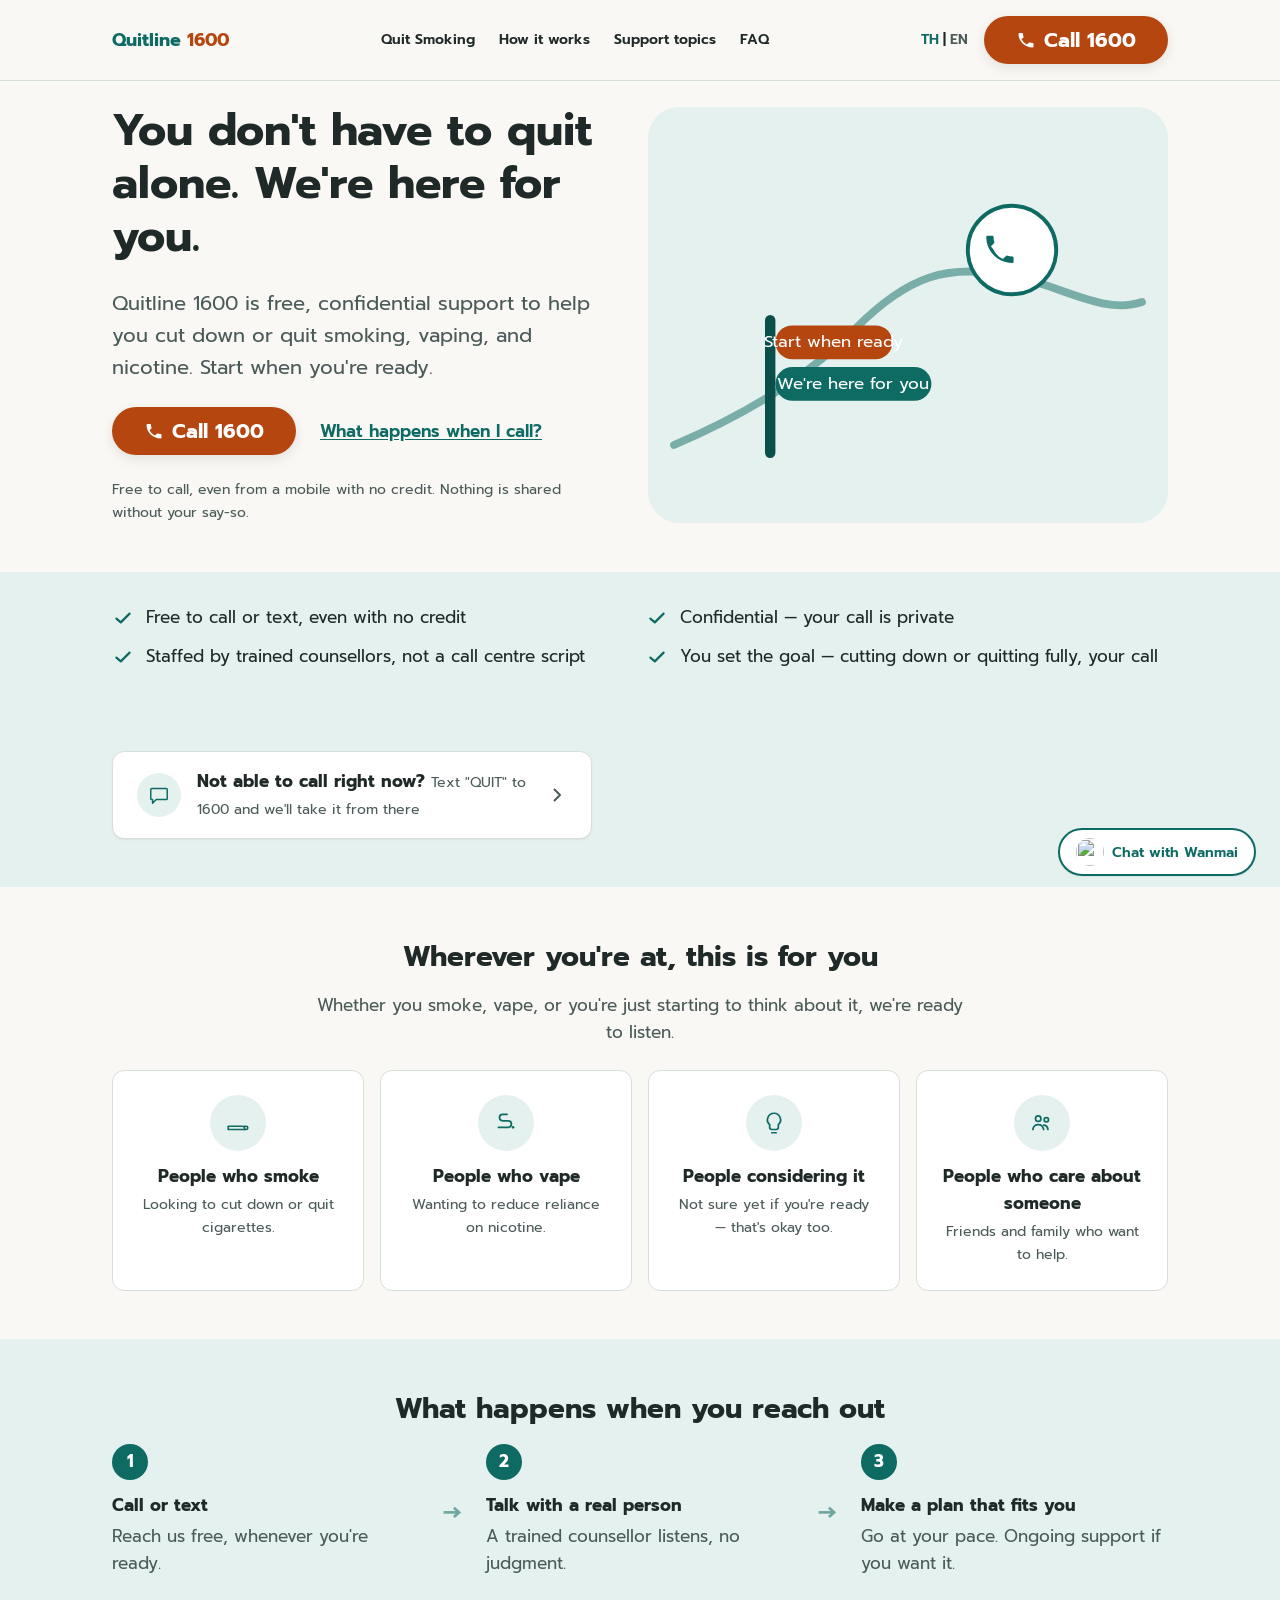
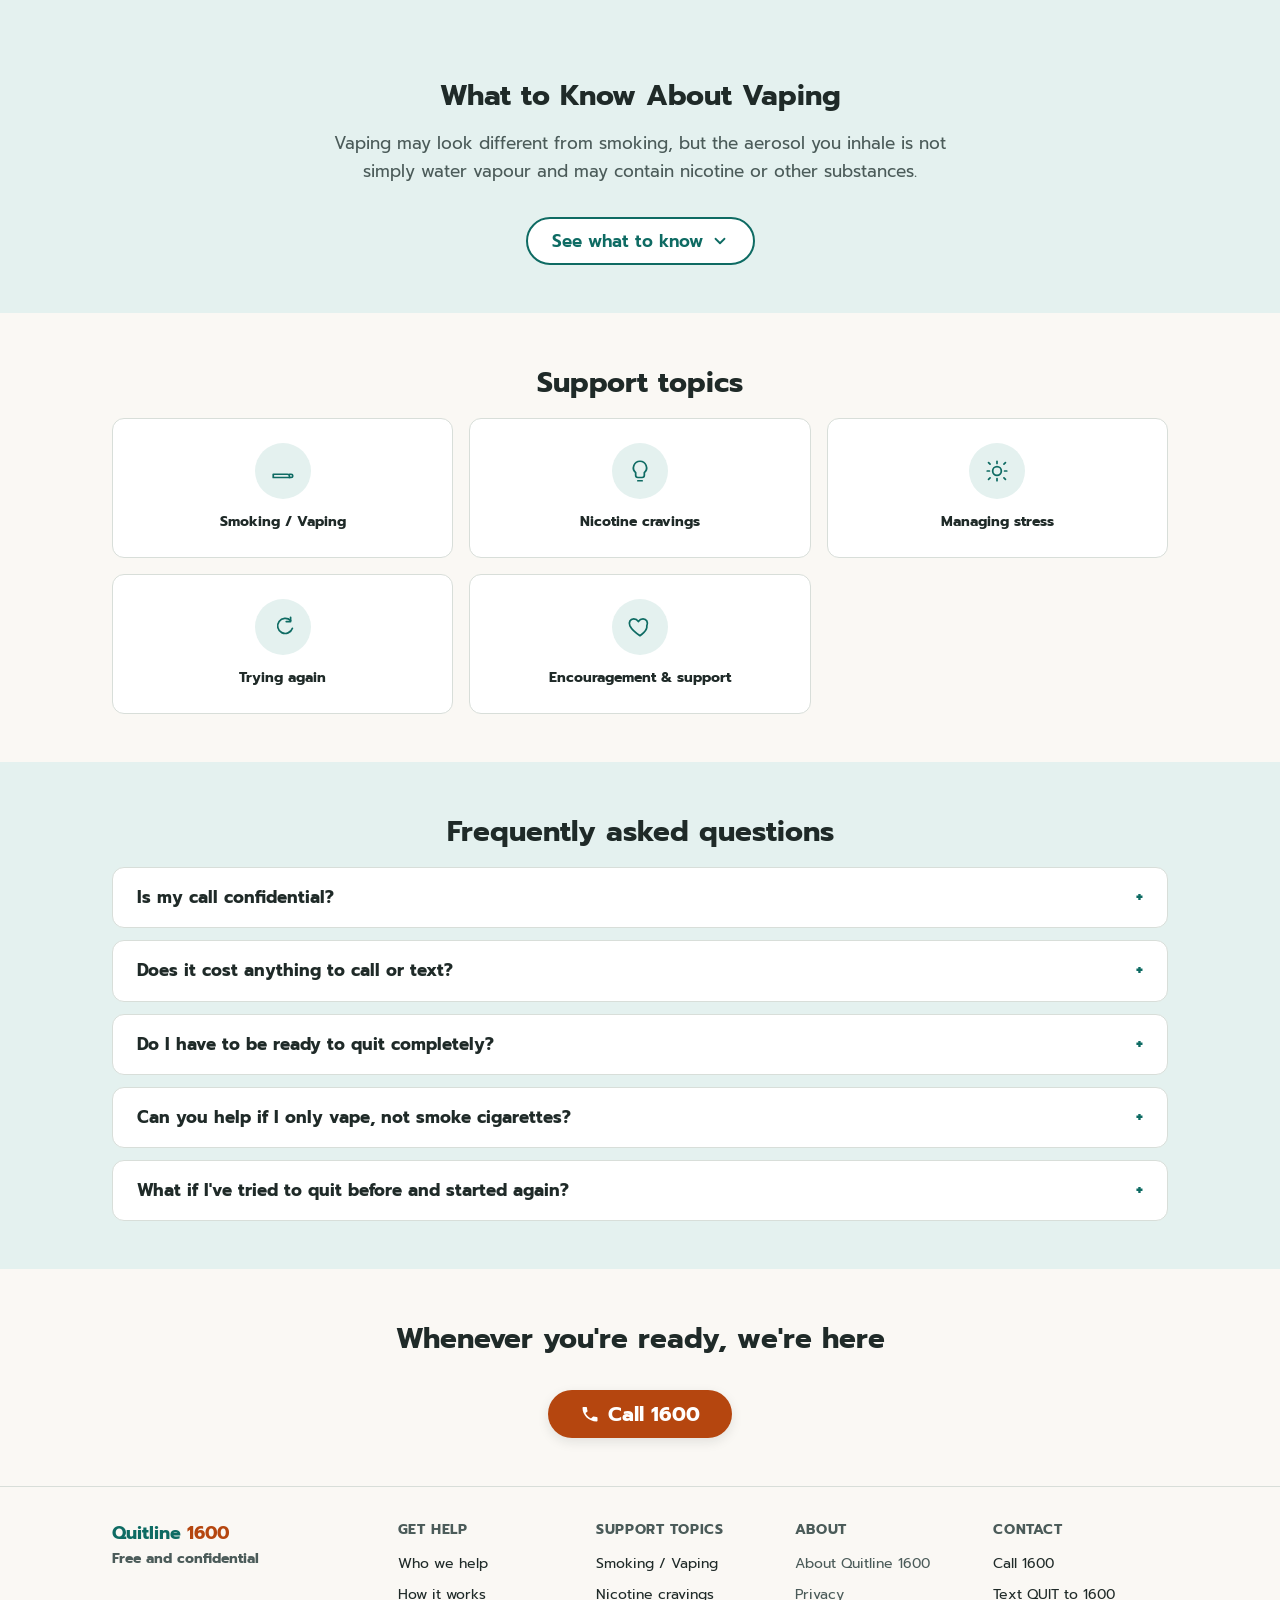
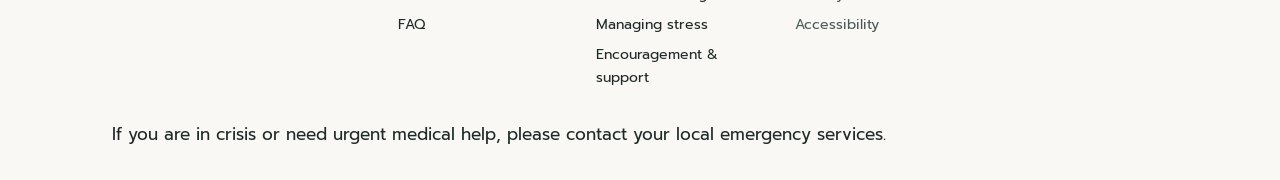
==== en.html @ db740181 "Add files via upload" ====
<!DOCTYPE html>
<html lang="en">
  <head>
    <meta charset="UTF-8" />
    <meta name="viewport" content="width=device-width, initial-scale=1.0" />
    <title>Quitline 1600 — Free, confidential support to quit smoking or vaping</title>
    <meta
      name="description"
      content="Quitline 1600 is a free, confidential phone and text service that helps you quit smoking or vaping, at your own pace. Call or text anytime, no matter where you're at."
    />
    <link rel="preconnect" href="https://fonts.googleapis.com" />
    <link rel="preconnect" href="https://fonts.gstatic.com" crossorigin />
    <link
      href="https://fonts.googleapis.com/css2?family=Prompt:wght@400;500;600;700&display=swap"
      rel="stylesheet"
    />
    <link rel="stylesheet" href="./style.css" />
  </head>
  <body>
    <a class="skip-link" href="#main">Skip to main content</a>

    <!-- Header: wordmark + on-page nav + language toggle + compact Call CTA -->
    <header class="site-header">
      <div class="wrap site-header__inner">
        <p class="wordmark">Quitline <span>1600</span></p>

        <nav class="site-nav" aria-label="Primary">
          <ul class="site-nav__list">
            <li><a href="#who-we-help">Quit Smoking</a></li>
            <li><a href="#how-it-works">How it works</a></li>
            <li><a href="#support-topics">Support topics</a></li>
            <li><a href="#faq">FAQ</a></li>
          </ul>
        </nav>

        <div class="header-actions">
          <p class="lang-toggle">
            <a href="./index.html" hreflang="th">TH</a>
            <span aria-hidden="true">|</span>
            <span class="lang-toggle__current" aria-current="true">EN</span>
          </p>

          <a class="btn btn-primary btn-primary--compact" href="tel:1600">
            <svg class="btn-icon" viewBox="0 0 24 24" aria-hidden="true" focusable="false">
              <path
                d="M6.6 10.8c1.4 2.8 3.8 5.2 6.6 6.6l2.2-2.2c.3-.3.7-.4 1-.2 1.1.4 2.3.6 3.6.6.6 0 1 .4 1 1V20c0 .6-.4 1-1 1C10.4 21 3 13.6 3 4.6c0-.6.4-1 1-1h3.4c.6 0 1 .4 1 1 0 1.3.2 2.5.6 3.6.1.4 0 .8-.2 1L6.6 10.8Z"
              />
            </svg>
            <span>Call 1600</span>
          </a>
        </div>
      </div>
    </header>

    <main id="main">
      <!-- Hero: must answer "what is this / who's it for / what do I do next" without scrolling -->
      <section class="hero">
        <div class="wrap hero__grid">
          <div class="hero__inner">
            <h1 class="hero__title">You don't have to quit alone. We're here for you.</h1>
            <p class="hero__lead">
              Quitline 1600 is free, confidential support to help you cut down or quit
              smoking, vaping, and nicotine. Start when you're ready.
            </p>

            <div class="hero__actions">
              <a class="btn btn-primary" href="tel:1600">
                <svg class="btn-icon" viewBox="0 0 24 24" aria-hidden="true" focusable="false">
                  <path
                    d="M6.6 10.8c1.4 2.8 3.8 5.2 6.6 6.6l2.2-2.2c.3-.3.7-.4 1-.2 1.1.4 2.3.6 3.6.6.6 0 1 .4 1 1V20c0 .6-.4 1-1 1C10.4 21 3 13.6 3 4.6c0-.6.4-1 1-1h3.4c.6 0 1 .4 1 1 0 1.3.2 2.5.6 3.6.1.4 0 .8-.2 1L6.6 10.8Z"
                  />
                </svg>
                <span>Call 1600</span>
              </a>
              <a class="hero__secondary-link" href="#how-it-works">What happens when I call?</a>
            </div>

            <p class="hero__reassurance">
              Free to call, even from a mobile with no credit. Nothing is shared without
              your say-so.
            </p>
          </div>

          <!-- Decorative illustration, mirrors the signpost/path graphic in ux/Wireframe.TH.png -->
          <div class="hero__art" aria-hidden="true">
            <svg viewBox="0 0 400 320" fill="none" xmlns="http://www.w3.org/2000/svg">
              <rect width="400" height="320" rx="24" fill="#E4F1EF" />
              <path
                d="M20 260C90 230 130 200 160 170C200 130 230 120 280 130C320 138 350 160 380 150"
                stroke="#0E6B63"
                stroke-width="6"
                stroke-linecap="round"
                fill="none"
                opacity="0.5"
              />
              <circle cx="280" cy="110" r="34" fill="#FFFFFF" stroke="#0E6B63" stroke-width="3" />
              <path
                d="M266 110c1.5 3 4 5.5 7 7l2.4-2.4c.3-.3.7-.4 1-.2 1.2.4 2.4.6 3.8.6.6 0 1 .4 1 1V119c0 .6-.4 1-1 1-11 0-20-9-20-20 0-.6.4-1 1-1h3.6c.6 0 1 .4 1 1 0 1.4.2 2.6.6 3.8.1.4 0 .8-.2 1l-2.4 2.4Z"
                fill="#0E6B63"
              />
              <rect x="90" y="160" width="8" height="110" rx="4" fill="#0A4F49" />
              <rect x="98" y="168" width="90" height="26" rx="13" fill="#B5460F" />
              <text x="143" y="185" font-size="13" fill="#FFFFFF" text-anchor="middle" font-family="Prompt, sans-serif">Start when ready</text>
              <rect x="98" y="200" width="120" height="26" rx="13" fill="#0E6B63" />
              <text x="158" y="217" font-size="13" fill="#FFFFFF" text-anchor="middle" font-family="Prompt, sans-serif">We're here for you</text>
            </svg>
          </div>
        </div>
      </section>

      <!-- Trust strip: only verified claims, placed immediately after hero -->
      <section class="trust-strip" aria-label="Good to know">
        <div class="wrap">
          <ul class="trust-list">
            <li class="trust-item">
              <svg class="trust-icon" viewBox="0 0 20 20" aria-hidden="true" focusable="false">
                <path d="M4 10.5 8 14l8-8" fill="none" stroke="currentColor" stroke-width="2" stroke-linecap="round" stroke-linejoin="round"/>
              </svg>
              <span>Free to call or text, even with no credit</span>
            </li>
            <li class="trust-item">
              <svg class="trust-icon" viewBox="0 0 20 20" aria-hidden="true" focusable="false">
                <path d="M4 10.5 8 14l8-8" fill="none" stroke="currentColor" stroke-width="2" stroke-linecap="round" stroke-linejoin="round"/>
              </svg>
              <span>Confidential — your call is private</span>
            </li>
            <li class="trust-item">
              <svg class="trust-icon" viewBox="0 0 20 20" aria-hidden="true" focusable="false">
                <path d="M4 10.5 8 14l8-8" fill="none" stroke="currentColor" stroke-width="2" stroke-linecap="round" stroke-linejoin="round"/>
              </svg>
              <span>Staffed by trained counsellors, not a call centre script</span>
            </li>
            <li class="trust-item">
              <svg class="trust-icon" viewBox="0 0 20 20" aria-hidden="true" focusable="false">
                <path d="M4 10.5 8 14l8-8" fill="none" stroke="currentColor" stroke-width="2" stroke-linecap="round" stroke-linejoin="round"/>
              </svg>
              <span>You set the goal — cutting down or quitting fully, your call</span>
            </li>
          </ul>
        </div>
      </section>

      <!-- Secondary action: text option for privacy-sensitive moments -->
      <section class="section section--tint">
        <div class="wrap">
          <a class="chat-cta" href="sms:1600?&body=QUIT">
            <span class="chat-cta__icon">
              <svg viewBox="0 0 24 24" aria-hidden="true" focusable="false">
                <path
                  d="M4 5h16a1 1 0 0 1 1 1v10a1 1 0 0 1-1 1H9l-4 4v-4H4a1 1 0 0 1-1-1V6a1 1 0 0 1 1-1Z"
                  fill="none" stroke="currentColor" stroke-width="1.6" stroke-linejoin="round"
                />
              </svg>
            </span>
            <span class="chat-cta__body">
              <span class="chat-cta__title">Not able to call right now?</span>
              <span class="chat-cta__subtitle">Text "QUIT" to 1600 and we'll take it from there</span>
            </span>
            <svg class="chat-cta__chevron" viewBox="0 0 20 20" aria-hidden="true" focusable="false">
              <path d="M7.5 4.5 13 10l-5.5 5.5" fill="none" stroke="currentColor" stroke-width="2" stroke-linecap="round" stroke-linejoin="round"/>
            </svg>
          </a>
        </div>
      </section>

      <!-- Who we help: inclusive framing, no readiness gate -->
      <section class="section" id="who-we-help" aria-labelledby="who-we-help-heading">
        <div class="wrap">
          <h2 id="who-we-help-heading" class="section__title section__title--center">Wherever you're at, this is for you</h2>
          <p class="section__lead section__lead--center">
            Whether you smoke, vape, or you're just starting to think about it, we're
            ready to listen.
          </p>
          <ul class="who-grid">
            <li class="who-card">
              <span class="icon-badge">
                <svg viewBox="0 0 24 24" aria-hidden="true" focusable="false">
                  <path d="M3 15h13a2 2 0 0 1 2 2v1H3v-3Z" fill="none" stroke="currentColor" stroke-width="1.6" stroke-linejoin="round"/>
                  <path d="M18 15h1.5a1.5 1.5 0 0 1 0 3H18" fill="none" stroke="currentColor" stroke-width="1.6" stroke-linecap="round"/>
                </svg>
              </span>
              <h3 class="who-card__title">People who smoke</h3>
              <p class="who-card__text">Looking to cut down or quit cigarettes.</p>
            </li>
            <li class="who-card">
              <span class="icon-badge">
                <svg viewBox="0 0 24 24" aria-hidden="true" focusable="false">
                  <path d="M5 16h9a3 3 0 0 0 0-6H9a3 3 0 0 1 0-6h4" fill="none" stroke="currentColor" stroke-width="1.6" stroke-linecap="round" stroke-linejoin="round"/>
                  <circle cx="18.5" cy="16" r="1.2" fill="currentColor"/>
                </svg>
              </span>
              <h3 class="who-card__title">People who vape</h3>
              <p class="who-card__text">Wanting to reduce reliance on nicotine.</p>
            </li>
            <li class="who-card">
              <span class="icon-badge">
                <svg viewBox="0 0 24 24" aria-hidden="true" focusable="false">
                  <path d="M12 3a6 6 0 0 0-4 10.5V16a2 2 0 0 0 2 2h4a2 2 0 0 0 2-2v-2.5A6 6 0 0 0 12 3Z" fill="none" stroke="currentColor" stroke-width="1.6" stroke-linejoin="round"/>
                  <path d="M10 21h4" stroke="currentColor" stroke-width="1.6" stroke-linecap="round"/>
                </svg>
              </span>
              <h3 class="who-card__title">People considering it</h3>
              <p class="who-card__text">Not sure yet if you're ready — that's okay too.</p>
            </li>
            <li class="who-card">
              <span class="icon-badge">
                <svg viewBox="0 0 24 24" aria-hidden="true" focusable="false">
                  <circle cx="8.5" cy="8" r="2.5" fill="none" stroke="currentColor" stroke-width="1.6"/>
                  <circle cx="16" cy="9" r="2" fill="none" stroke="currentColor" stroke-width="1.6"/>
                  <path d="M3.5 18c.5-2.8 2.5-4.5 5-4.5s4.5 1.7 5 4.5" fill="none" stroke="currentColor" stroke-width="1.6" stroke-linecap="round"/>
                  <path d="M13.5 14c2 0 3.6 1.5 4 4" fill="none" stroke="currentColor" stroke-width="1.6" stroke-linecap="round"/>
                </svg>
              </span>
              <h3 class="who-card__title">People who care about someone</h3>
              <p class="who-card__text">Friends and family who want to help.</p>
            </li>
          </ul>
        </div>
      </section>

      <!-- How it works: demystify the call before asking again -->
      <section class="section section--tint" id="how-it-works" aria-labelledby="how-it-works-heading">
        <div class="wrap">
          <h2 id="how-it-works-heading" class="section__title section__title--center">What happens when you reach out</h2>
          <ol class="steps">
            <li class="step">
              <span class="step__number" aria-hidden="true">1</span>
              <h3 class="step__title">Call or text</h3>
              <p class="step__text">Reach us free, whenever you're ready.</p>
            </li>
            <li class="step-arrow" aria-hidden="true">&rarr;</li>
            <li class="step">
              <span class="step__number" aria-hidden="true">2</span>
              <h3 class="step__title">Talk with a real person</h3>
              <p class="step__text">A trained counsellor listens, no judgment.</p>
            </li>
            <li class="step-arrow" aria-hidden="true">&rarr;</li>
            <li class="step">
              <span class="step__number" aria-hidden="true">3</span>
              <h3 class="step__title">Make a plan that fits you</h3>
              <p class="step__text">Go at your pace. Ongoing support if you want it.</p>
            </li>
          </ol>
        </div>
      </section>

      <!-- Featured Vaping Education: renders exactly once, approved copy only.
           Mirrors src/index.html #vaping-education (kept in sync per CLAUDE.md). -->
      <section class="section section--tint" id="vaping-education" aria-labelledby="vaping-education-heading">
        <div class="wrap">
          <h2 id="vaping-education-heading" class="section__title section__title--center">What to Know About Vaping</h2>
          <p class="section__lead section__lead--center">
            Vaping may look different from smoking, but the aerosol you inhale is not
            simply water vapour and may contain nicotine or other substances.
          </p>

          <button
            class="vaping-edu__toggle"
            type="button"
            aria-expanded="false"
            aria-controls="vaping-education-content"
            data-label-collapsed="See what to know"
            data-label-expanded="Hide information"
          >
            <span class="vaping-edu__toggle-label">See what to know</span>
            <svg class="vaping-edu__toggle-icon" aria-hidden="true" viewBox="0 0 20 20" focusable="false">
              <path d="M5 7.5 10 12.5 15 7.5" fill="none" stroke="currentColor" stroke-width="2" stroke-linecap="round" stroke-linejoin="round"/>
            </svg>
          </button>

          <div class="vaping-edu__collapsible" id="vaping-education-content" hidden>
            <ul class="vaping-edu__points">
              <li class="vaping-edu__point">
                <span class="vaping-edu__number" aria-hidden="true">01</span>
                <div class="vaping-edu__content">
                  <h3 class="vaping-edu__point-title">Why You Want to Vape Again</h3>
                  <p class="vaping-edu__point-text">Nicotine creates dependence and can make you feel like using again more often.</p>
                </div>
              </li>
              <li class="vaping-edu__point vaping-edu__point--emphasis">
                <span class="vaping-edu__number" aria-hidden="true">02</span>
                <div class="vaping-edu__content">
                  <h3 class="vaping-edu__point-title">Using More Often Than You Notice</h3>
                  <p class="vaping-edu__point-text">Vapes can be easy to reach for again and again, making it hard to notice how much you're using.</p>
                </div>
              </li>
              <li class="vaping-edu__point">
                <span class="vaping-edu__number" aria-hidden="true">03</span>
                <div class="vaping-edu__content">
                  <h3 class="vaping-edu__point-title">More Than Water Vapour</h3>
                  <p class="vaping-edu__point-text">The aerosol may contain nicotine, chemicals, or fine particles.</p>
                </div>
              </li>
              <li class="vaping-edu__point">
                <span class="vaping-edu__number" aria-hidden="true">04</span>
                <div class="vaping-edu__content">
                  <h3 class="vaping-edu__point-title">Long-term Effects</h3>
                  <p class="vaping-edu__point-text">Long-term effects are still being studied, but that doesn't mean vaping is safe.</p>
                </div>
              </li>
            </ul>

            <div class="vaping-edu__actions">
              <!-- /resources/vaping-and-nicotine is not yet built; link kept per
                   content-requirements.md §10 and wireframe-plan.md §21. -->
              <a class="btn btn-secondary" href="/resources/vaping-and-nicotine">Learn about vaping and nicotine</a>
              <p class="vaping-edu__next">
                Want to start cutting down but not ready to call?
                <a href="sms:1600?&body=QUIT">Chat with us &rarr;</a>
              </p>
            </div>
          </div>
        </div>
      </section>

      <!-- Support topics: practical entry points for users not yet ready to call -->
      <section class="section" id="support-topics" aria-labelledby="support-topics-heading">
        <div class="wrap">
          <h2 id="support-topics-heading" class="section__title section__title--center">Support topics</h2>
          <ul class="topic-grid">
            <li class="topic-card">
              <span class="icon-badge">
                <svg viewBox="0 0 24 24" aria-hidden="true" focusable="false">
                  <path d="M3 15h13a2 2 0 0 1 2 2v1H3v-3Z" fill="none" stroke="currentColor" stroke-width="1.6" stroke-linejoin="round"/>
                  <path d="M18 15h1.5a1.5 1.5 0 0 1 0 3H18" fill="none" stroke="currentColor" stroke-width="1.6" stroke-linecap="round"/>
                </svg>
              </span>
              <h3 class="topic-card__title">Smoking / Vaping</h3>
            </li>
            <li class="topic-card">
              <span class="icon-badge">
                <svg viewBox="0 0 24 24" aria-hidden="true" focusable="false">
                  <path d="M12 3a6 6 0 0 0-4 10.5V16a2 2 0 0 0 2 2h4a2 2 0 0 0 2-2v-2.5A6 6 0 0 0 12 3Z" fill="none" stroke="currentColor" stroke-width="1.6" stroke-linejoin="round"/>
                  <path d="M10 21h4" stroke="currentColor" stroke-width="1.6" stroke-linecap="round"/>
                </svg>
              </span>
              <h3 class="topic-card__title">Nicotine cravings</h3>
            </li>
            <li class="topic-card">
              <span class="icon-badge">
                <svg viewBox="0 0 24 24" aria-hidden="true" focusable="false">
                  <circle cx="12" cy="12" r="4" fill="none" stroke="currentColor" stroke-width="1.6"/>
                  <path d="M12 3v2M12 19v2M4.2 4.2l1.4 1.4M18.4 18.4l1.4 1.4M3 12h2M19 12h2M4.2 19.8l1.4-1.4M18.4 5.6l1.4-1.4" stroke="currentColor" stroke-width="1.6" stroke-linecap="round"/>
                </svg>
              </span>
              <h3 class="topic-card__title">Managing stress</h3>
            </li>
            <li class="topic-card">
              <span class="icon-badge">
                <svg viewBox="0 0 24 24" aria-hidden="true" focusable="false">
                  <path d="M19 6a7 7 0 1 0 1.7 7.2" fill="none" stroke="currentColor" stroke-width="1.6" stroke-linecap="round"/>
                  <path d="M19 3v4h-4" fill="none" stroke="currentColor" stroke-width="1.6" stroke-linecap="round" stroke-linejoin="round"/>
                </svg>
              </span>
              <h3 class="topic-card__title">Trying again</h3>
            </li>
            <li class="topic-card">
              <span class="icon-badge">
                <svg viewBox="0 0 24 24" aria-hidden="true" focusable="false">
                  <path d="M12 20s-7-4.4-9.3-9C1.2 7.6 3 4.5 6.2 4.5c1.9 0 3.3 1 4.3 2.5 1-1.5 2.4-2.5 4.3-2.5 3.2 0 5 3.1 3.5 6.5C19 15.6 12 20 12 20Z" fill="none" stroke="currentColor" stroke-width="1.6" stroke-linejoin="round"/>
                </svg>
              </span>
              <h3 class="topic-card__title">Encouragement &amp; support</h3>
            </li>
          </ul>
        </div>
      </section>

      <!-- FAQ: accessible native accordion, no JS required -->
      <section class="section section--tint" id="faq" aria-labelledby="faq-heading">
        <div class="wrap">
          <h2 id="faq-heading" class="section__title section__title--center">Frequently asked questions</h2>
          <div class="faq-list">
            <details class="faq-item">
              <summary class="faq-item__question">Is my call confidential?</summary>
              <p class="faq-item__answer">Yes. What you share stays private. We don't share your information without your say-so.</p>
            </details>
            <details class="faq-item">
              <summary class="faq-item__question">Does it cost anything to call or text?</summary>
              <p class="faq-item__answer">Calling and texting Quitline 1600 is free, even from a mobile with no credit.</p>
            </details>
            <details class="faq-item">
              <summary class="faq-item__question">Do I have to be ready to quit completely?</summary>
              <p class="faq-item__answer">No. You can call to cut down, ask questions, or just find out more — there's no pressure to commit to anything today.</p>
            </details>
            <details class="faq-item">
              <summary class="faq-item__question">Can you help if I only vape, not smoke cigarettes?</summary>
              <p class="faq-item__answer">Yes. Quitline 1600 supports people who vape or use nicotine products, not only cigarette smokers.</p>
            </details>
            <details class="faq-item">
              <summary class="faq-item__question">What if I've tried to quit before and started again?</summary>
              <p class="faq-item__answer">That's a normal part of the process. We'll help you figure out what to try differently this time.</p>
            </details>
          </div>
        </div>
      </section>

      <!-- Repeated primary CTA for scrolled visitors -->
      <section class="section cta-repeat">
        <div class="wrap cta-repeat__inner">
          <h2 class="section__title">Whenever you're ready, we're here</h2>
          <a class="btn btn-primary" href="tel:1600">
            <svg class="btn-icon" viewBox="0 0 24 24" aria-hidden="true" focusable="false">
              <path
                d="M6.6 10.8c1.4 2.8 3.8 5.2 6.6 6.6l2.2-2.2c.3-.3.7-.4 1-.2 1.1.4 2.3.6 3.6.6.6 0 1 .4 1 1V20c0 .6-.4 1-1 1C10.4 21 3 13.6 3 4.6c0-.6.4-1 1-1h3.4c.6 0 1 .4 1 1 0 1.3.2 2.5.6 3.6.1.4 0 .8-.2 1L6.6 10.8Z"
              />
            </svg>
            <span>Call 1600</span>
          </a>
        </div>
      </section>
    </main>

    <!-- Footer: expanded nav columns. Pages not yet built are listed as plain text, not dead links. -->
    <footer class="site-footer">
      <div class="wrap footer-grid">
        <div class="footer-col">
          <p class="wordmark">Quitline <span>1600</span></p>
          <p class="site-footer__number">Free and confidential</p>
        </div>

        <nav class="footer-col" aria-label="Get help">
          <h2 class="footer-col__title">Get help</h2>
          <ul class="footer-col__list">
            <li><a href="#who-we-help">Who we help</a></li>
            <li><a href="#how-it-works">How it works</a></li>
            <li><a href="#faq">FAQ</a></li>
          </ul>
        </nav>

        <nav class="footer-col" aria-label="Support topics">
          <h2 class="footer-col__title">Support topics</h2>
          <ul class="footer-col__list">
            <li><a href="#support-topics">Smoking / Vaping</a></li>
            <li><a href="#support-topics">Nicotine cravings</a></li>
            <li><a href="#support-topics">Managing stress</a></li>
            <li><a href="#support-topics">Encouragement &amp; support</a></li>
          </ul>
        </nav>

        <div class="footer-col">
          <h2 class="footer-col__title">About</h2>
          <ul class="footer-col__list footer-col__list--static">
            <li>About Quitline 1600</li>
            <li>Privacy</li>
            <li>Accessibility</li>
          </ul>
        </div>

        <div class="footer-col">
          <h2 class="footer-col__title">Contact</h2>
          <ul class="footer-col__list">
            <li><a href="tel:1600">Call 1600</a></li>
            <li><a href="sms:1600?&body=QUIT">Text QUIT to 1600</a></li>
          </ul>
        </div>
      </div>

      <div class="wrap">
        <p class="site-footer__legal">
          If you are in crisis or need urgent medical help, please contact your local
          emergency services.
        </p>
      </div>
    </footer>

    <!-- Floating Chat invitation: polite, secondary to the Phone CTA. Non-modal
         disclosure (role="dialog", no aria-modal, no focus trap). Uses the same
         existing Chat destination as every other Chat link on this page. -->
    <div class="floating-chat" data-floating-chat>
      <div
        class="floating-chat__panel"
        id="floating-chat-panel"
        role="dialog"
        aria-labelledby="floating-chat-title"
        aria-describedby="floating-chat-description"
        hidden
      >
        <button
          class="floating-chat__close"
          type="button"
          aria-label="Close chat invitation"
          data-chat-close
        >
          &times;
        </button>

        <div class="floating-chat__header">
          <img
            class="floating-chat__avatar"
            src="../ui/AI chatbot-น้องวันใหม่ logo.png"
            alt=""
            aria-hidden="true"
          />
          <div>
            <p class="floating-chat__eyebrow">AI Chatbot</p>
            <h2 class="floating-chat__title" id="floating-chat-title">Wanmai AI QuitBot</h2>
          </div>
        </div>

        <p class="floating-chat__description" id="floating-chat-description">
          Not ready to call? Start by typing a message, receiving guidance, and exploring
          an approach that works for you, 24 hours a day.
        </p>

        <div class="floating-chat__actions">
          <a
            class="btn btn-secondary floating-chat__start"
            href="sms:1600?&body=QUIT"
            data-chat-start
          >
            Start chat
          </a>
          <button class="floating-chat__later" type="button" data-chat-later>
            Maybe later
          </button>
        </div>
      </div>

      <button
        class="floating-chat__launcher"
        type="button"
        aria-expanded="false"
        aria-controls="floating-chat-panel"
        data-chat-launcher
      >
        <img
          class="floating-chat__launcher-avatar"
          src="../ui/AI chatbot-น้องวันใหม่ logo.png"
          alt=""
          aria-hidden="true"
        />
        <span>Chat with Wanmai</span>
      </button>
    </div>

    <script src="./script.js"></script>
  </body>
</html>
---- style.css ----
/* ============================================================
   Design tokens — see ui/design-system.md, ui/color-guideline.md,
   ui/typography.md
   ============================================================ */
:root {
  /* Color */
  --color-bg: #faf8f4;
  --color-surface: #ffffff;
  --color-text: #1f2a28;
  --color-text-muted: #4b5b59;
  --color-primary: #0e6b63;
  --color-primary-dark: #0a4f49;
  --color-tint: #e4f1ef;
  --color-border: #d8ded9;
  --color-cta: #b5460f;
  --color-cta-hover: #8f380b;
  --color-cta-text: #ffffff;
  --color-focus: #1b6fcb;

  /* Spacing */
  --space-1: 4px;
  --space-2: 8px;
  --space-3: 12px;
  --space-4: 16px;
  --space-5: 24px;
  --space-6: 32px;
  --space-7: 48px;
  --space-8: 64px;

  /* Radius */
  --radius-sm: 8px;
  --radius-md: 12px;
  --radius-lg: 20px;
  --radius-pill: 999px;

  /* Shadow */
  --shadow-sm: 0 1px 2px rgba(15, 30, 28, 0.06);
  --shadow-md: 0 4px 12px rgba(15, 30, 28, 0.1);

  /* Layout */
  --content-max-width: 1120px;
  --content-padding-inline: var(--space-4);

  /* Type — Prompt supports Thai + Latin clearly (ui/typography.md) */
  --font-base: "Prompt", -apple-system, BlinkMacSystemFont, "Segoe UI", Roboto,
    "Helvetica Neue", Arial, sans-serif;
  --text-hero: 1.75rem;
  --text-h2: 1.375rem;
  --text-lead: 1.125rem;
  --text-body: 1rem;
  --text-small: 0.875rem;
  --text-cta: 1.125rem;

  /* Motion */
  --transition-fast: 150ms ease;
  --transition-base: 200ms ease;
}

@media (min-width: 768px) {
  :root {
    --content-padding-inline: var(--space-6);
    --text-h2: 1.625rem;
  }
}

@media (min-width: 1024px) {
  :root {
    --text-hero: 2.75rem;
    --text-h2: 1.75rem;
    --text-lead: 1.25rem;
    --text-body: 1.0625rem;
    --text-cta: 1.25rem;
  }
}

/* ============================================================
   Reset
   ============================================================ */
*,
*::before,
*::after {
  box-sizing: border-box;
}

html {
  -webkit-text-size-adjust: 100%;
}

body {
  margin: 0;
  font-family: var(--font-base);
  font-size: var(--text-body);
  line-height: 1.6;
  color: var(--color-text);
  background: var(--color-bg);
}

h1,
h2,
h3,
p,
ul,
ol {
  margin: 0;
}

ul,
ol {
  padding: 0;
  list-style: none;
}

a {
  color: inherit;
}

img,
svg {
  max-width: 100%;
  display: block;
}

@media (prefers-reduced-motion: reduce) {
  * {
    animation-duration: 0.01ms !important;
    animation-iteration-count: 1 !important;
    transition-duration: 0.01ms !important;
    scroll-behavior: auto !important;
  }
}

/* ============================================================
   Layout helpers
   ============================================================ */
.wrap {
  max-width: var(--content-max-width);
  margin-inline: auto;
  padding-inline: var(--content-padding-inline);
}

.skip-link {
  position: absolute;
  left: -9999px;
  top: 0;
  background: var(--color-primary);
  color: #fff;
  padding: var(--space-3) var(--space-4);
  z-index: 100;
  border-radius: 0 0 var(--radius-sm) 0;
}

.skip-link:focus {
  left: 0;
}

/* Focus visibility — never removed without replacement (ui/component-guideline.md) */
a:focus-visible,
button:focus-visible {
  outline: 3px solid var(--color-focus);
  outline-offset: 2px;
  border-radius: var(--radius-sm);
}

/* ============================================================
   Header
   ============================================================ */
.site-header {
  padding-block: var(--space-4);
  border-bottom: 1px solid var(--color-border);
}

.site-header__inner {
  display: flex;
  align-items: center;
  justify-content: space-between;
  gap: var(--space-4);
}

.wordmark {
  font-weight: 700;
  font-size: 1.125rem;
  color: var(--color-primary);
}

.wordmark span {
  color: var(--color-cta);
}

/* Nav hidden on mobile to keep the header compact (ui/responsive-guideline.md
   "Keep navigation compact" / "Compact header") — every nav destination is also
   reachable by scrolling this single page, so no menu-button fallback is needed. */
.site-nav {
  display: none;
}

.site-nav__list {
  display: flex;
  gap: var(--space-5);
  font-size: var(--text-small);
  font-weight: 600;
}

.site-nav__list a {
  text-decoration: none;
  color: var(--color-text);
}

.site-nav__list a:hover {
  color: var(--color-primary);
}

.btn-primary--compact {
  width: auto;
  min-height: 40px;
  padding-inline: var(--space-4);
  font-size: var(--text-small);
}

.header-actions {
  display: flex;
  align-items: center;
  gap: var(--space-4);
}

/* Language toggle — plain links, no JS (ui/typography.md link rules) */
.lang-toggle {
  display: flex;
  align-items: center;
  gap: var(--space-1);
  font-size: var(--text-small);
  font-weight: 600;
}

.lang-toggle a {
  text-decoration: none;
  color: var(--color-primary);
}

.lang-toggle a:hover {
  text-decoration: underline;
}

.lang-toggle__current {
  color: var(--color-text-muted);
}

@media (min-width: 768px) {
  .site-nav {
    display: block;
  }
}

/* ============================================================
   Hero — must resolve "what is this / who's it for / next step"
   without scrolling on mobile (ux/content-hierarchy.md)
   ============================================================ */
.hero {
  padding-block: var(--space-5) var(--space-7);
}

.hero__grid {
  display: grid;
  grid-template-columns: 1fr;
  align-items: center;
  gap: var(--space-6);
}

.hero__inner {
  display: flex;
  flex-direction: column;
  gap: var(--space-4);
  max-width: 640px;
}

/* Hero image slider — shown below the Hero text on mobile, right-hand column
   on desktop; rectangular, never cropped/stretched, teal/neutral controls
   only (no CTA-orange, per color-guideline.md). */
.hero__art {
  width: 100%;
}

.hero-slider {
  position: relative;
  width: 100%;
}

.hero-slider__track {
  position: relative;
  width: 100%;
  aspect-ratio: 1200 / 960;
  overflow: hidden;
  border-radius: var(--radius-lg);
  background: var(--color-surface);
}

.hero-slider__slide {
  position: absolute;
  inset: 0;
  margin: 0;
  opacity: 0;
  transition: opacity var(--transition-base);
}

.hero-slider__slide.is-active {
  opacity: 1;
}

.hero-slider__slide img {
  display: block;
  width: 100%;
  height: 100%;
  object-fit: contain;
}

.hero-slider__control {
  position: absolute;
  top: 50%;
  transform: translateY(-50%);
  width: 40px;
  height: 40px;
  border-radius: 50%;
  border: none;
  background: rgba(255, 255, 255, 0.9);
  color: var(--color-primary);
  display: flex;
  align-items: center;
  justify-content: center;
  font-size: 1.5rem;
  line-height: 1;
  cursor: pointer;
  box-shadow: var(--shadow-sm);
  transition: background-color var(--transition-fast);
  z-index: 2;
}

.hero-slider__control:hover {
  background: #fff;
}

.hero-slider__control--prev {
  left: var(--space-3);
}

.hero-slider__control--next {
  right: var(--space-3);
}

.hero-slider__status {
  position: absolute;
  width: 1px;
  height: 1px;
  padding: 0;
  margin: -1px;
  overflow: hidden;
  clip: rect(0, 0, 0, 0);
  white-space: nowrap;
  border: 0;
}

.hero-slider__dots {
  display: flex;
  justify-content: center;
  align-items: center;
  gap: var(--space-2);
  margin-top: var(--space-3);
}

.hero-slider__dot {
  width: 10px;
  height: 10px;
  padding: 0;
  border: none;
  border-radius: var(--radius-pill);
  background: var(--color-border);
  cursor: pointer;
  transition: background-color var(--transition-fast), width var(--transition-fast);
}

.hero-slider__dot.is-active {
  width: 24px;
  background: var(--color-primary);
}

@media (min-width: 1024px) {
  .hero__grid {
    grid-template-columns: minmax(0, 1fr) minmax(0, 520px);
    gap: var(--space-7);
  }

  .hero__art {
    max-width: 520px;
    justify-self: end;
  }
}

.hero__title {
  font-size: var(--text-hero);
  font-weight: 700;
  line-height: 1.2;
  color: var(--color-text);
}

.hero__lead {
  font-size: var(--text-lead);
  color: var(--color-text-muted);
  max-width: 46ch;
}

.hero__reassurance {
  font-size: var(--text-small);
  color: var(--color-text-muted);
}

.hero__actions {
  display: flex;
  flex-direction: column;
  align-items: flex-start;
  gap: var(--space-3);
}

.hero__secondary-link {
  color: var(--color-primary);
  font-weight: 600;
  text-decoration: underline;
  text-underline-offset: 2px;
}

@media (min-width: 768px) {
  .hero__actions {
    flex-direction: row;
    align-items: center;
    gap: var(--space-5);
  }
}

@media (min-width: 1024px) {
  .hero__inner {
    gap: var(--space-5);
  }
}

/* ============================================================
   Buttons — ui/component-guideline.md
   ============================================================ */
.btn {
  display: inline-flex;
  align-items: center;
  justify-content: center;
  gap: var(--space-2);
  min-height: 48px;
  padding-inline: var(--space-6);
  border-radius: var(--radius-pill);
  font-size: var(--text-cta);
  font-weight: 700;
  text-decoration: none;
  transition: background-color var(--transition-fast),
    transform var(--transition-fast);
  width: 100%;
}

@media (min-width: 768px) {
  .btn {
    width: auto;
  }
}

.btn:active {
  transform: scale(0.98);
}

.btn-icon {
  width: 20px;
  height: 20px;
  fill: currentColor;
}

.btn-primary {
  background: var(--color-cta);
  color: var(--color-cta-text);
  box-shadow: var(--shadow-md);
}

.btn-primary:hover {
  background: var(--color-cta-hover);
}

.btn-secondary {
  background: var(--color-surface);
  color: var(--color-primary);
  border: 2px solid var(--color-primary);
}

.btn-secondary:hover {
  background: var(--color-tint);
}

/* ============================================================
   Sections
   ============================================================ */
.section {
  padding-block: var(--space-7);
}

.section--tint {
  background: var(--color-tint);
}

.section__title {
  font-size: var(--text-h2);
  font-weight: 700;
  margin-bottom: var(--space-3);
}

.section__lead {
  color: var(--color-text-muted);
  max-width: 60ch;
  margin-bottom: var(--space-5);
}

.section__title--center {
  text-align: center;
}

.section__lead--center {
  text-align: center;
  margin-inline: auto;
}

/* ============================================================
   Trust strip — own section directly under the hero
   (ux/content-hierarchy.md Priority 1 / ux/wireframe-plan.md)
   ============================================================ */
.trust-strip {
  padding-block: var(--space-6);
  background: var(--color-tint);
}

/* Who we help — icon cards (ux/wireframe-plan.md "Who We Help") */
.who-grid {
  display: grid;
  grid-template-columns: 1fr;
  gap: var(--space-4);
}

.who-card {
  background: var(--color-surface);
  border: 1px solid var(--color-border);
  border-radius: var(--radius-md);
  padding: var(--space-5);
  text-align: center;
}

/* Vaping/nicotine card gets a subtle teal emphasis — never CTA-orange
   (knowledge/project-brief.md: vaping/nicotine users must be addressed
   equally, not treated as an afterthought). */
.who-card--emphasis {
  background: var(--color-tint);
  border-color: var(--color-primary);
}

/* Circular icon badge — reused by who-cards and topic-cards to echo the
   rounded icon treatment in ux/Wireframe.TH.png */
.icon-badge {
  width: 56px;
  height: 56px;
  border-radius: 50%;
  background: var(--color-tint);
  display: flex;
  align-items: center;
  justify-content: center;
  margin-inline: auto;
  margin-bottom: var(--space-3);
}

.icon-badge svg {
  width: 26px;
  height: 26px;
  color: var(--color-primary);
}

.who-card__title {
  font-size: 1.0625rem;
  font-weight: 700;
  margin-bottom: var(--space-1);
}

.who-card__text {
  color: var(--color-text-muted);
  font-size: var(--text-small);
}

@media (min-width: 640px) {
  .who-grid {
    grid-template-columns: repeat(2, 1fr);
  }
}

@media (min-width: 1024px) {
  .who-grid {
    grid-template-columns: repeat(4, 1fr);
  }
}

/* ============================================================
   Contact options — Phone Card (dominant) + Chat Card (secondary,
   text + QR feature panel on desktop). Orange reserved for Phone
   only; teal for Chat. No heavy shadows (ui/color-guideline.md).
   ============================================================ */
.contact-grid {
  display: grid;
  grid-template-columns: 1fr;
  gap: var(--space-5);
}

@media (min-width: 768px) {
  .contact-grid {
    grid-template-columns: repeat(2, 1fr);
  }
}

@media (min-width: 1024px) {
  .contact-grid {
    grid-template-columns: minmax(0, 0.95fr) minmax(0, 1.05fr);
  }
}

.contact-card {
  background: var(--color-surface);
  border: 1px solid var(--color-border);
  border-radius: var(--radius-md);
  padding: var(--space-5);
  display: flex;
  flex-direction: column;
  align-items: flex-start;
  gap: var(--space-3);
  height: 100%;
}

.contact-card--phone {
  border-top: 4px solid var(--color-cta);
}

.contact-card--chat {
  border-top: 4px solid var(--color-primary);
}

.contact-card__badge {
  display: inline-block;
  font-size: var(--text-small);
  font-weight: 600;
  color: var(--color-primary);
  background: var(--color-tint);
  padding: var(--space-1) var(--space-3);
  border-radius: var(--radius-pill);
}

.contact-card__eyebrow {
  font-size: var(--text-small);
  font-weight: 600;
  color: var(--color-text-muted);
}

.contact-card__title {
  font-size: 1.125rem;
  font-weight: 700;
}

.contact-card__title--phone {
  font-size: 1.75rem;
}

.contact-card__number {
  color: var(--color-cta);
  font-size: 1.15em;
}

.contact-card__brand {
  display: flex;
  align-items: center;
  gap: var(--space-3);
}

.contact-card__text {
  color: var(--color-text-muted);
}

.contact-card__meta {
  color: var(--color-text-muted);
  font-size: var(--text-small);
  font-weight: 600;
}

.contact-card .btn {
  margin-top: auto;
  align-self: stretch;
}

@media (min-width: 768px) {
  .contact-card .btn {
    align-self: flex-start;
  }
}

.quitbot-avatar {
  width: var(--chatbot-avatar-size-sm, 40px);
  height: var(--chatbot-avatar-size-sm, 40px);
  border-radius: 50%;
  object-fit: cover;
  flex-shrink: 0;
}

.line-id {
  font-weight: 600;
}

/* Chat card: text content + QR feature panel */
.contact-card__chat-layout {
  display: flex;
  flex-direction: column;
  gap: var(--space-4);
  width: 100%;
  height: 100%;
}

.contact-card__chat-content {
  display: flex;
  flex-direction: column;
  align-items: flex-start;
  gap: var(--space-3);
  flex: 1;
  min-width: 0;
}

/* QR is a supporting desktop action, never the only way to chat — hidden by
   default on mobile so the direct Chat button stays primary (scanning a QR
   on the same phone showing it is not possible). */
.contact-card__qr {
  display: none;
}

@media (min-width: 768px) {
  .contact-card__qr {
    display: flex;
    flex-direction: column;
    align-items: center;
    gap: var(--space-2);
    align-self: center;
    background: var(--color-tint);
    border-radius: var(--radius-sm);
    padding: var(--space-3);
  }

  .contact-card__qr img {
    width: 140px;
    max-width: 100%;
    height: auto;
    display: block;
    background: var(--color-surface);
    border-radius: var(--radius-sm);
    padding: var(--space-2);
  }

  .contact-card__qr p {
    margin: 0;
    font-size: var(--text-small);
    color: var(--color-text-muted);
    text-align: center;
  }
}

@media (min-width: 1024px) {
  .contact-card__chat-layout {
    flex-direction: row;
    align-items: stretch;
  }

  .contact-card__qr {
    flex: 0 0 auto;
    width: 170px;
  }

  .contact-card__qr img {
    width: 100%;
    max-width: 140px;
  }
}

/* Support topics — icon + label cards, matching the compact topic row in
   ux/Wireframe.TH.png ("Support Topic Cards" in ux/wireframe-plan.md) */
.topic-grid {
  display: grid;
  grid-template-columns: 1fr;
  gap: var(--space-4);
}

.topic-card {
  background: var(--color-surface);
  border: 1px solid var(--color-border);
  border-radius: var(--radius-md);
  padding: var(--space-5) var(--space-4);
  text-align: center;
  transition: box-shadow var(--transition-base), transform var(--transition-base),
    border-color var(--transition-base);
}

.topic-card:hover,
.topic-card:focus-within {
  box-shadow: var(--shadow-md);
  border-color: var(--color-primary);
  transform: translateY(-2px);
}

.topic-card__title {
  font-size: var(--text-small);
  font-weight: 700;
}

.topic-card__text {
  color: var(--color-text-muted);
  font-size: var(--text-small);
  margin-top: var(--space-1);
}

@media (min-width: 640px) {
  .topic-grid {
    grid-template-columns: repeat(2, 1fr);
  }
}

@media (min-width: 1024px) {
  .topic-grid {
    grid-template-columns: repeat(3, 1fr);
  }
}

/* Secondary "text to start" action — chat-bubble row echoing
   ux/Wireframe.TH.png's secondary CTA (icon + text + chevron, single tap target) */
.chat-cta {
  display: flex;
  align-items: center;
  gap: var(--space-4);
  background: var(--color-surface);
  border: 1px solid var(--color-border);
  border-radius: var(--radius-md);
  padding: var(--space-4) var(--space-5);
  text-decoration: none;
  color: var(--color-text);
  box-shadow: var(--shadow-sm);
  max-width: 480px;
  min-height: 48px;
  transition: border-color var(--transition-fast);
}

.chat-cta:hover {
  border-color: var(--color-primary);
}

.chat-cta__icon {
  flex-shrink: 0;
  width: 44px;
  height: 44px;
  border-radius: 50%;
  background: var(--color-tint);
  color: var(--color-primary);
  display: flex;
  align-items: center;
  justify-content: center;
}

.chat-cta__icon svg {
  width: 22px;
  height: 22px;
}

.chat-cta__body {
  flex: 1;
}

.chat-cta__title {
  font-weight: 700;
}

.chat-cta__subtitle {
  font-size: var(--text-small);
  color: var(--color-text-muted);
}

.chat-cta__chevron {
  flex-shrink: 0;
  width: 20px;
  height: 20px;
  color: var(--color-text-muted);
}

/* How it works — steps */
.steps {
  display: flex;
  flex-direction: column;
  gap: var(--space-5);
}

.step {
  display: grid;
  grid-template-columns: auto 1fr;
  column-gap: var(--space-4);
  row-gap: var(--space-1);
}

.step__number {
  grid-row: span 3;
  width: 36px;
  height: 36px;
  border-radius: 50%;
  background: var(--color-primary);
  color: #fff;
  display: flex;
  align-items: center;
  justify-content: center;
  font-weight: 700;
}

.step__title {
  font-size: 1.0625rem;
  font-weight: 700;
  align-self: center;
}

.step__text {
  color: var(--color-text-muted);
}

/* Connecting arrow between steps — desktop only (ux/wireframe-plan.md
   "Do not use a complicated journey diagram": a simple arrow, nothing more) */
.step-arrow {
  display: none;
  color: var(--color-primary);
  font-size: 1.5rem;
  font-weight: 700;
  align-self: center;
  opacity: 0.55;
}

@media (min-width: 768px) {
  .steps {
    flex-direction: row;
    align-items: flex-start;
  }

  .step-arrow {
    display: block;
  }

  .step {
    flex: 1;
    grid-template-columns: 1fr;
    text-align: left;
  }

  .step__number {
    grid-row: auto;
    margin-bottom: var(--space-2);
  }
}

/* ============================================================
   Featured vaping education — numbered, calm reading list,
   deliberately distinct from the icon-badge card grids used
   elsewhere (audience, support topics). Teal accent only, no
   warning/alarm styling (ui/color-guideline.md, ui/mood-and-tone).
   ============================================================ */
#vaping-education .section__lead {
  margin-bottom: var(--space-6);
}

.vaping-edu__points {
  display: flex;
  flex-direction: column;
  gap: var(--space-3);
  max-width: 800px;
  margin-inline: auto;
}

.vaping-edu__point {
  display: flex;
  flex-direction: column;
  align-items: flex-start;
  gap: var(--space-3);
  background: var(--color-surface);
  border: 1px solid var(--color-border);
  border-radius: var(--radius-md);
  padding: var(--space-4) var(--space-5);
}

.vaping-edu__point--emphasis {
  background: var(--color-tint);
  border-color: var(--color-primary);
}

.vaping-edu__number {
  font-size: var(--text-small);
  font-weight: 700;
  color: var(--color-primary);
  background: var(--color-tint);
  border-radius: var(--radius-pill);
  min-width: 36px;
  min-height: 36px;
  display: inline-flex;
  align-items: center;
  justify-content: center;
  flex-shrink: 0;
}

.vaping-edu__point--emphasis .vaping-edu__number {
  background: var(--color-surface);
}

.vaping-edu__content {
  min-width: 0;
}

.vaping-edu__point-title {
  font-weight: 700;
  font-size: 1.0625rem;
  margin-bottom: var(--space-2);
}

.vaping-edu__point-text {
  color: var(--color-text-muted);
  font-size: var(--text-small);
}

@media (min-width: 768px) {
  .vaping-edu__point {
    display: grid;
    grid-template-columns: auto 1fr;
    align-items: start;
    gap: var(--space-4);
  }

  .vaping-edu__number {
    font-size: 1rem;
    min-width: 44px;
    min-height: 44px;
  }
}

.vaping-edu__actions {
  display: flex;
  flex-direction: column;
  align-items: flex-start;
  gap: var(--space-4);
  margin-top: var(--space-6);
  max-width: 800px;
  margin-inline: auto;
}

.vaping-edu__next {
  color: var(--color-text-muted);
  background: var(--color-surface);
  border: 1px solid var(--color-border);
  border-radius: var(--radius-sm);
  padding: var(--space-3) var(--space-4);
}

/* Toggle: secondary control, teal only, no CTA-orange */
.vaping-edu__toggle {
  display: flex;
  width: fit-content;
  align-items: center;
  justify-content: center;
  gap: var(--space-2);
  min-height: 48px;
  margin-inline: auto;
  padding-inline: var(--space-5);
  border: 2px solid var(--color-primary);
  border-radius: var(--radius-pill);
  background: var(--color-surface);
  color: var(--color-primary);
  font-family: inherit;
  font-size: var(--text-body);
  font-weight: 600;
  cursor: pointer;
  transition: background-color var(--transition-fast);
}

.vaping-edu__toggle:hover {
  background: var(--color-tint);
}

.vaping-edu__toggle-icon {
  width: 18px;
  height: 18px;
  flex-shrink: 0;
  transition: transform var(--transition-fast);
}

.vaping-edu__toggle[aria-expanded="true"] .vaping-edu__toggle-icon {
  transform: rotate(180deg);
}

.vaping-edu__collapsible {
  margin-top: var(--space-6);
}

.vaping-edu__next a {
  color: var(--color-primary);
  font-weight: 600;
  text-decoration: underline;
  text-underline-offset: 2px;
}

/* Trust markers */
.trust-list {
  display: flex;
  flex-direction: column;
  gap: var(--space-3);
}

@media (min-width: 768px) {
  .trust-list {
    flex-direction: row;
    flex-wrap: wrap;
  }

  .trust-item {
    flex: 1 1 45%;
  }
}

.trust-item {
  display: flex;
  align-items: center;
  gap: var(--space-3);
}

.trust-icon {
  width: 22px;
  height: 22px;
  color: var(--color-primary);
  flex-shrink: 0;
}

/* ============================================================
   FAQ — native <details>/<summary> accordion, no JS required
   (ux/wireframe-plan.md FAQ rules)
   ============================================================ */
.faq-list {
  display: flex;
  flex-direction: column;
  gap: var(--space-3);
}

.faq-item {
  background: var(--color-surface);
  border: 1px solid var(--color-border);
  border-radius: var(--radius-md);
  padding: var(--space-4) var(--space-5);
}

.faq-item__question {
  cursor: pointer;
  font-weight: 700;
  list-style: none;
  display: flex;
  align-items: center;
  justify-content: space-between;
  gap: var(--space-3);
}

.faq-item__question::-webkit-details-marker {
  display: none;
}

.faq-item__question::after {
  content: "+";
  flex-shrink: 0;
  font-weight: 700;
  color: var(--color-primary);
}

.faq-item[open] .faq-item__question::after {
  content: "\2212";
}

.faq-item__answer {
  color: var(--color-text-muted);
  margin-top: var(--space-3);
}

/* Repeated CTA */
.cta-repeat__inner {
  display: flex;
  flex-direction: column;
  align-items: flex-start;
  gap: var(--space-4);
}

@media (min-width: 768px) {
  .cta-repeat__inner {
    align-items: center;
    text-align: center;
  }
}

/* ============================================================
   Footer
   ============================================================ */
.site-footer {
  padding-block: var(--space-6);
  border-top: 1px solid var(--color-border);
}

.footer-grid {
  display: grid;
  grid-template-columns: 1fr;
  gap: var(--space-5);
  margin-bottom: var(--space-6);
}

.footer-col__title {
  font-size: var(--text-small);
  font-weight: 700;
  text-transform: uppercase;
  letter-spacing: 0.04em;
  color: var(--color-text-muted);
  margin-bottom: var(--space-3);
}

.footer-col__list {
  display: flex;
  flex-direction: column;
  gap: var(--space-2);
  font-size: var(--text-small);
}

.footer-col__list a {
  text-decoration: none;
  color: var(--color-text);
}

.footer-col__list a:hover {
  color: var(--color-primary);
}

.footer-col__list--static {
  color: var(--color-text-muted);
}

@media (min-width: 640px) {
  .footer-grid {
    grid-template-columns: repeat(2, 1fr);
  }
}

@media (min-width: 1024px) {
  .footer-grid {
    grid-template-columns: 1.5fr repeat(4, 1fr);
  }
}

.site-footer__number {
  font-weight: 700;
  margin-bottom: var(--space-2);
  color: var(--color-text-muted);
  font-size: var(--text-small);
}

/* ============================================================
   Floating Chat invitation — polite, secondary to the Phone CTA.
   Teal only, never CTA-orange (ui/color-guideline.md). Non-modal:
   no overlay, no focus trap. z-index kept below .skip-link (100)
   since nothing on this page currently outranks it.
   ============================================================ */
:root {
  --floating-chat-offset-bottom: 0px;
}

.floating-chat {
  position: fixed;
  right: var(--space-5);
  bottom: calc(var(--space-5) + var(--floating-chat-offset-bottom));
  z-index: 60;
  display: flex;
  flex-direction: column;
  align-items: flex-end;
  gap: var(--space-3);
}

.floating-chat__launcher {
  display: inline-flex;
  align-items: center;
  gap: var(--space-2);
  min-height: 48px;
  padding-inline: var(--space-4);
  border: 2px solid var(--color-primary);
  border-radius: var(--radius-pill);
  background: var(--color-surface);
  color: var(--color-primary);
  font-family: inherit;
  font-size: var(--text-small);
  font-weight: 600;
  cursor: pointer;
  box-shadow: var(--shadow-sm);
  transition: background-color var(--transition-fast);
}

.floating-chat__launcher:hover {
  background: var(--color-tint);
}

.floating-chat__launcher-avatar {
  width: 28px;
  height: 28px;
  border-radius: 50%;
  object-fit: cover;
  flex-shrink: 0;
}

.floating-chat__panel {
  position: relative;
  width: min(340px, calc(100vw - 32px));
  background: var(--color-surface);
  border: 1px solid var(--color-primary);
  border-radius: var(--radius-lg);
  padding: var(--space-5);
  box-shadow: var(--shadow-sm);
  opacity: 0;
  transform: translateY(8px) scale(0.98);
  transition: opacity var(--transition-base), transform var(--transition-base);
}

.floating-chat__panel.is-open {
  opacity: 1;
  transform: translateY(0) scale(1);
}

.floating-chat__close {
  position: absolute;
  top: var(--space-3);
  right: var(--space-3);
  width: 32px;
  height: 32px;
  border: none;
  border-radius: 50%;
  background: transparent;
  color: var(--color-text-muted);
  font-size: 1.25rem;
  line-height: 1;
  display: flex;
  align-items: center;
  justify-content: center;
  cursor: pointer;
  transition: background-color var(--transition-fast);
}

.floating-chat__close:hover {
  background: var(--color-tint);
  color: var(--color-primary);
}

.floating-chat__header {
  display: flex;
  align-items: center;
  gap: var(--space-3);
  padding-right: var(--space-6);
  margin-bottom: var(--space-3);
}

.floating-chat__avatar {
  width: 40px;
  height: 40px;
  border-radius: 50%;
  object-fit: cover;
  flex-shrink: 0;
}

.floating-chat__eyebrow {
  font-size: var(--text-small);
  font-weight: 600;
  color: var(--color-primary);
  margin: 0;
}

.floating-chat__title {
  font-size: 1.0625rem;
  font-weight: 700;
  margin: 0;
}

.floating-chat__description {
  color: var(--color-text-muted);
  font-size: var(--text-small);
  margin-bottom: var(--space-4);
}

.floating-chat__actions {
  display: flex;
  flex-direction: column;
  gap: var(--space-2);
}

.floating-chat__actions .btn {
  width: 100%;
}

.floating-chat__later {
  min-height: 44px;
  border: none;
  background: none;
  padding: var(--space-2);
  color: var(--color-text-muted);
  font-family: inherit;
  font-size: var(--text-small);
  font-weight: 600;
  text-decoration: underline;
  text-underline-offset: 2px;
  cursor: pointer;
}

.floating-chat__later:hover {
  color: var(--color-primary);
}

@media (max-width: 640px) {
  .floating-chat {
    left: var(--space-4);
    right: var(--space-4);
    bottom: calc(max(var(--space-4), env(safe-area-inset-bottom)) + var(--floating-chat-offset-bottom));
  }

  .floating-chat__panel {
    width: 100%;
    max-width: 420px;
  }
}

@media (prefers-reduced-motion: reduce) {
  .floating-chat__panel,
  .floating-chat__launcher {
    transition: none;
  }
}
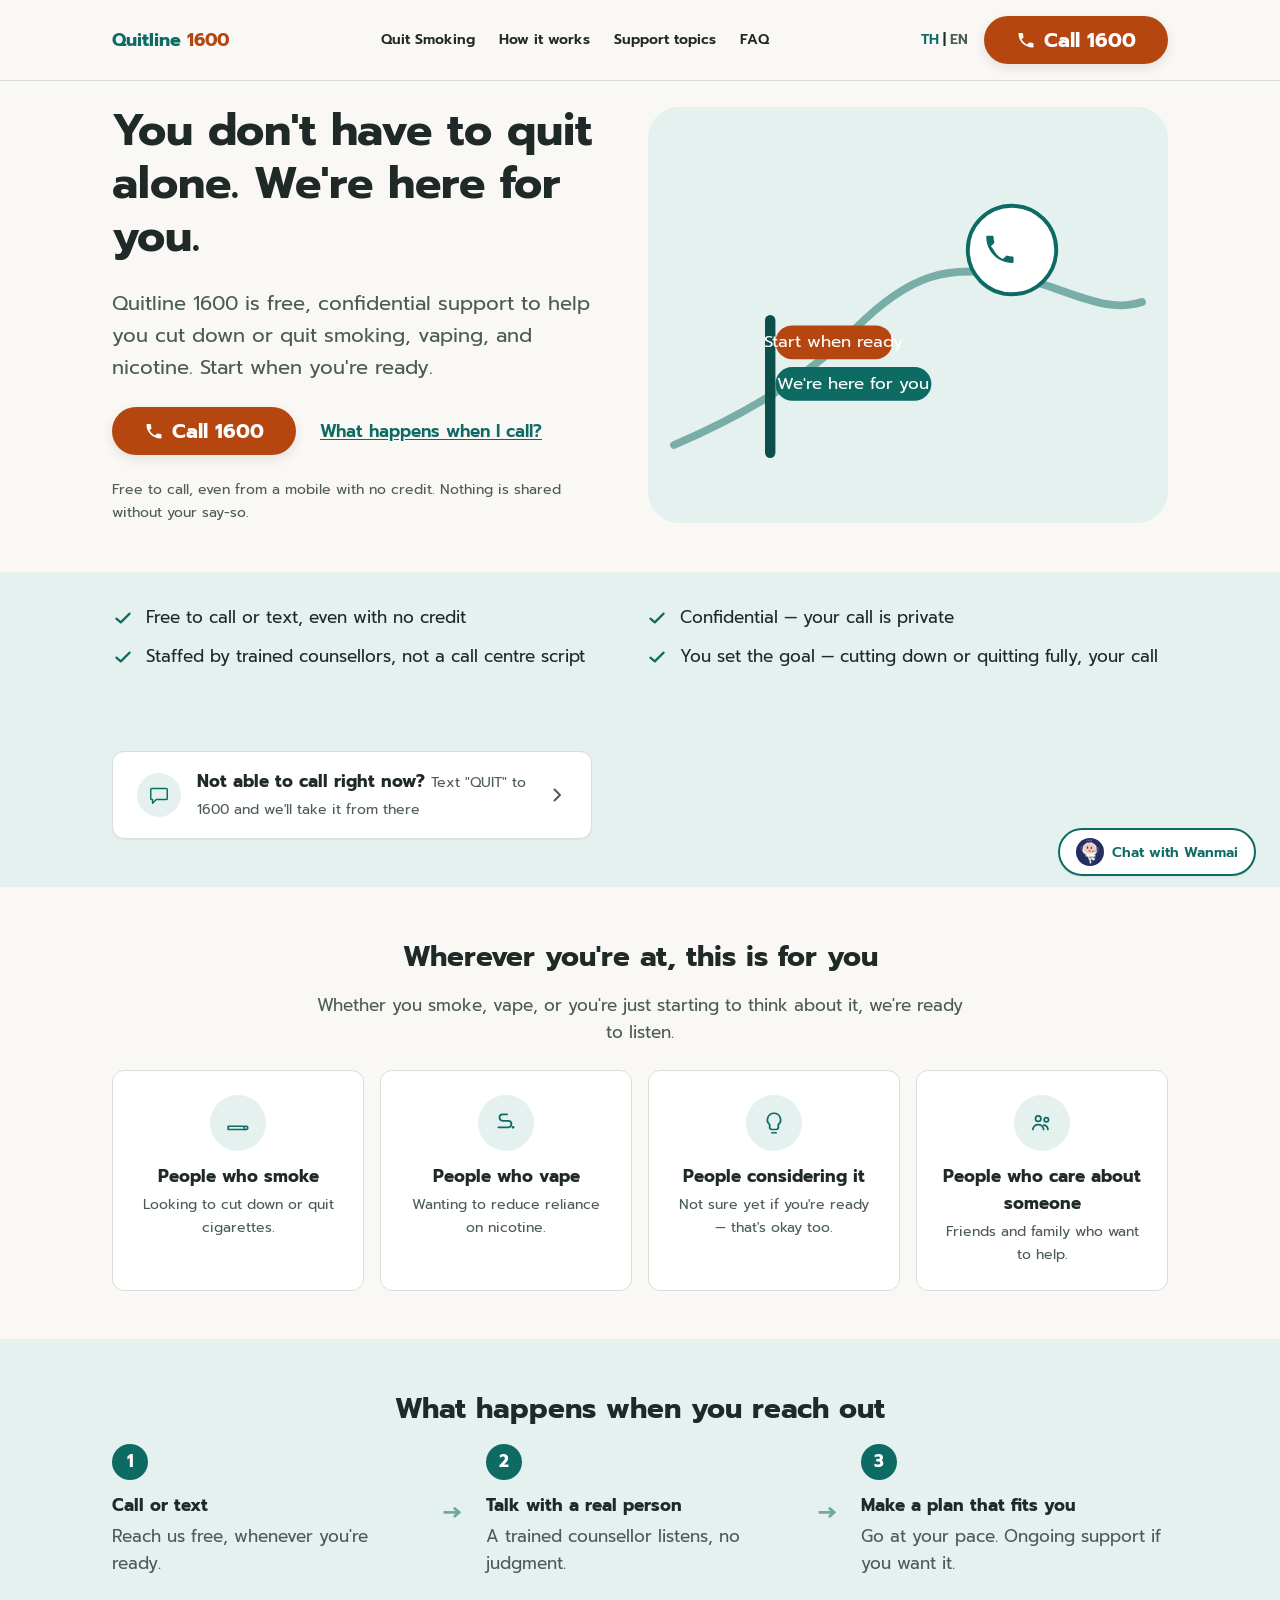
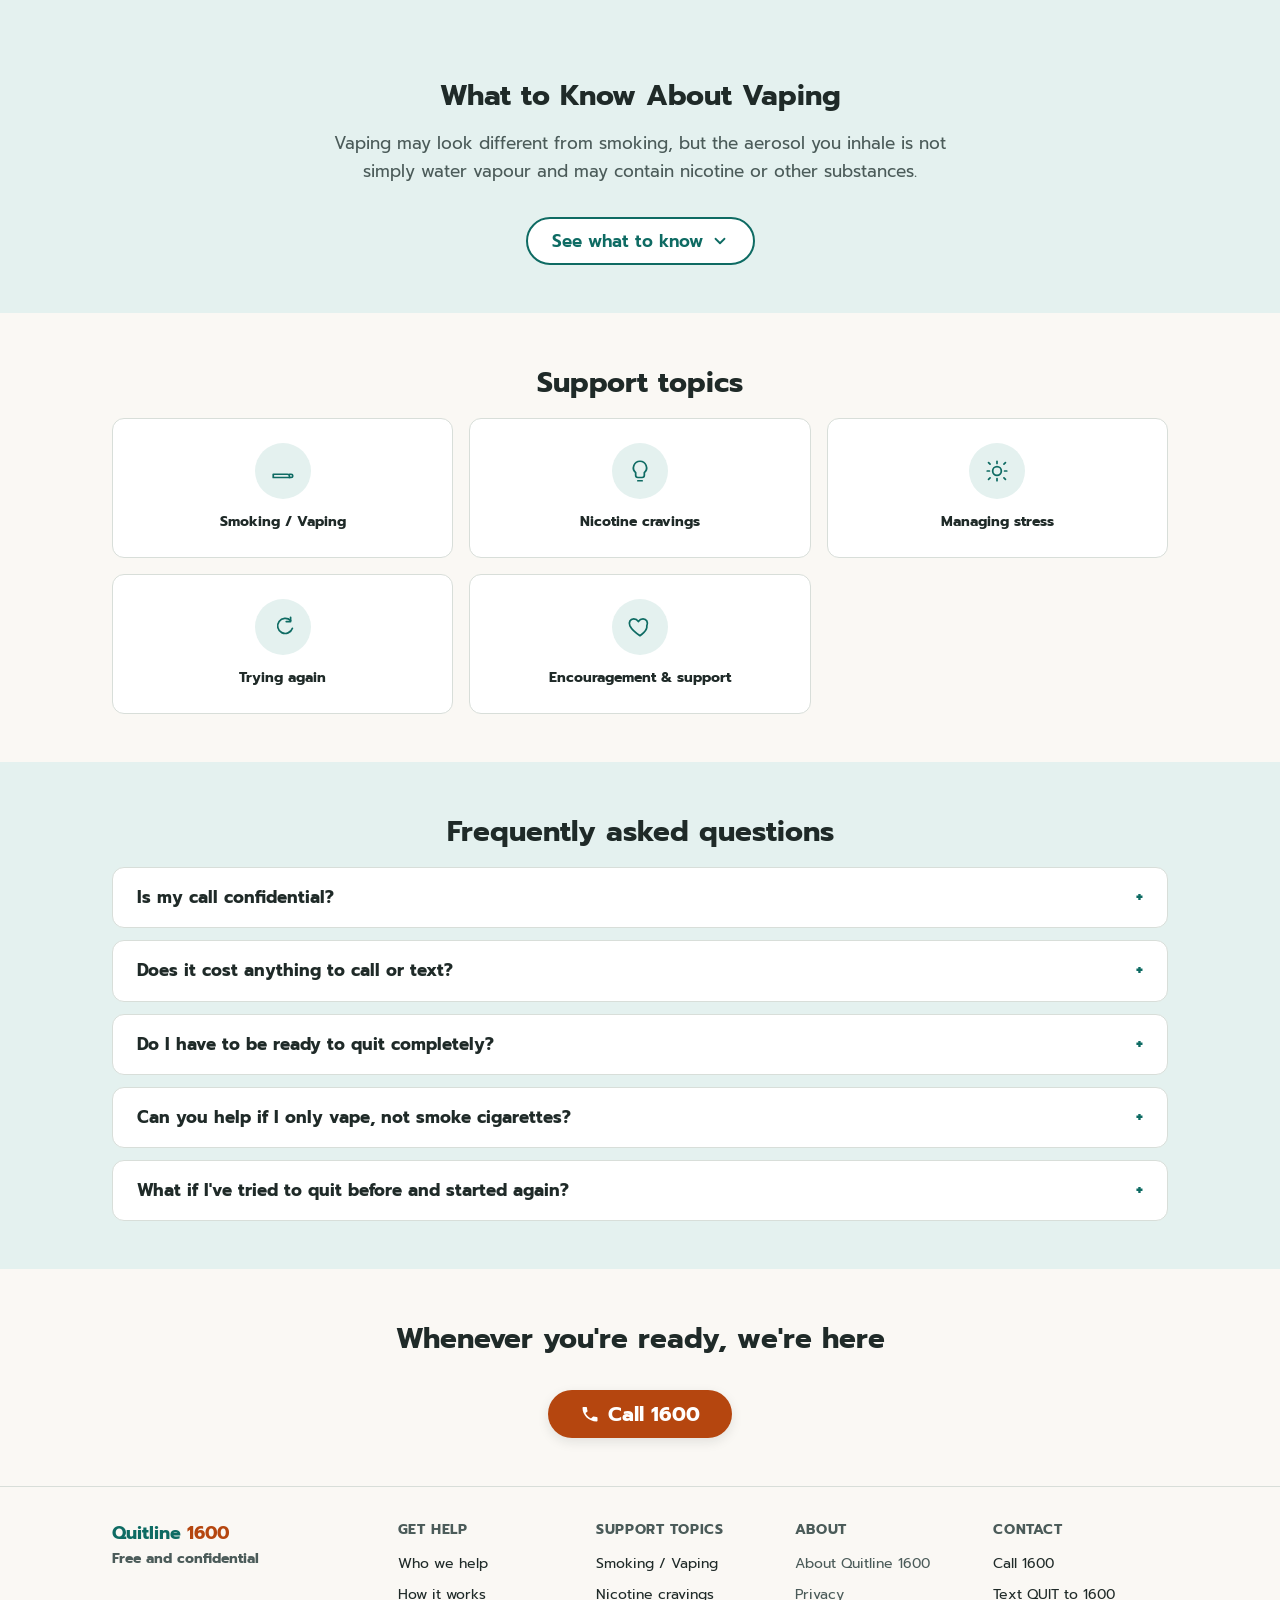
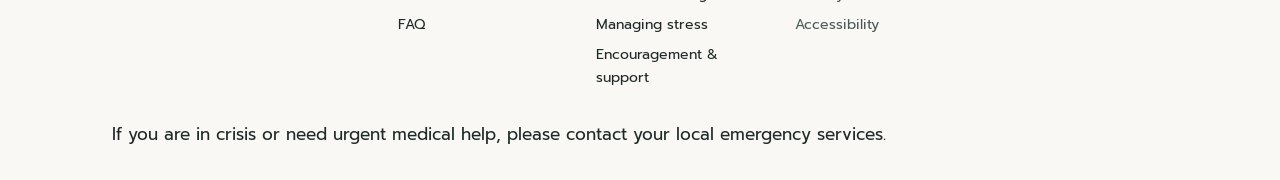
==== commit 804aa577: "Add files via upload" ====
--- a/en.html
+++ b/en.html
@@ -488,7 +488,7 @@
         <div class="floating-chat__header">
           <img
             class="floating-chat__avatar"
-            src="../ui/AI chatbot-น้องวันใหม่ logo.png"
+            src="./ai-chatbot-logo.png"
             alt=""
             aria-hidden="true"
           />
@@ -526,7 +526,7 @@
       >
         <img
           class="floating-chat__launcher-avatar"
-          src="../ui/AI chatbot-น้องวันใหม่ logo.png"
+          src="./ai-chatbot-logo.png"
           alt=""
           aria-hidden="true"
         />
